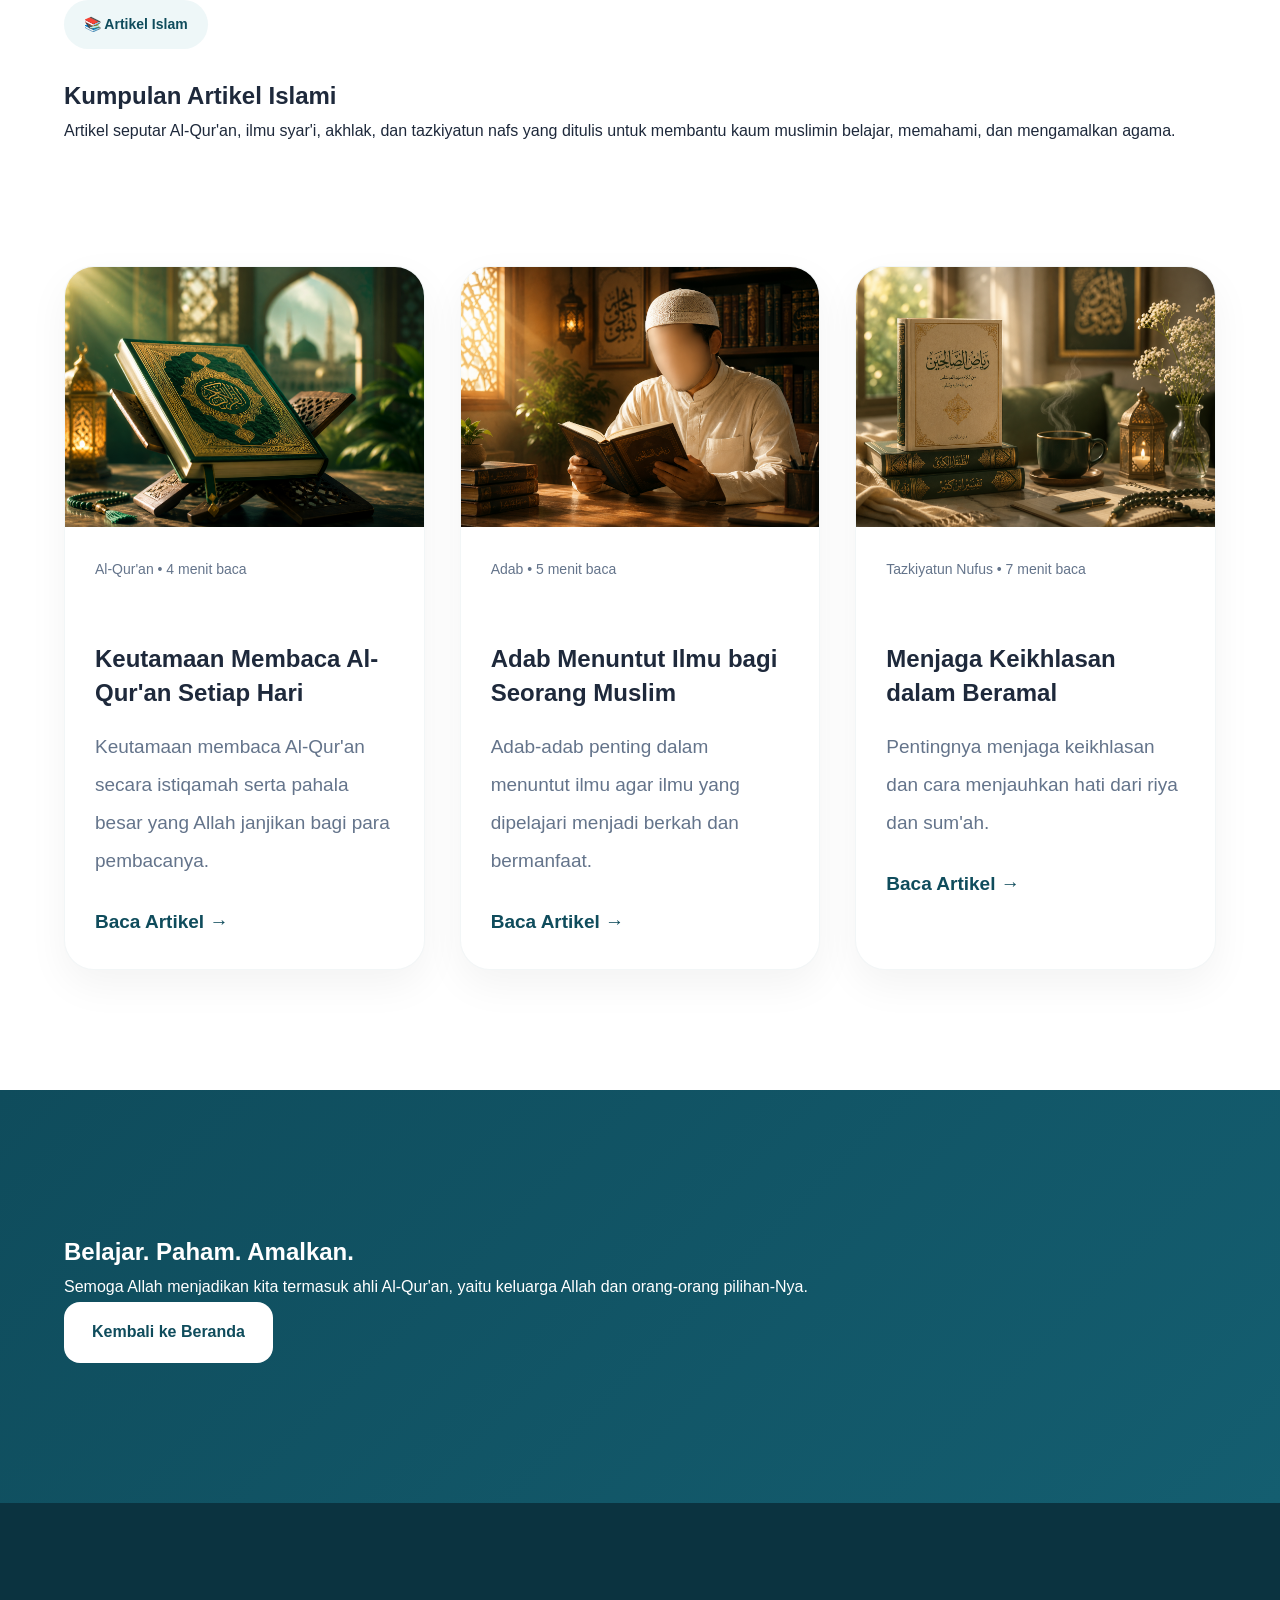
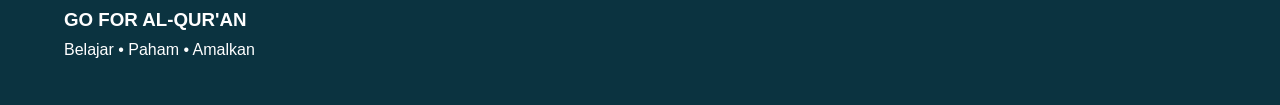
==== artikel.html @ 0c3b4719 "Create artikel.html" ====
<!DOCTYPE html>
<html lang="id">

<head>
<meta charset="UTF-8">
<meta name="viewport" content="width=device-width, initial-scale=1.0">

<title>Artikel Islam | Go For Al-Qur'an</title>

<link rel="stylesheet" href="style.css">

</head>

<body>

<!-- HERO -->

<section class="page-hero">

<div class="container">

<span class="hero-badge">
📚 Artikel Islam
</span>

<h1>
Kumpulan Artikel Islami
</h1>

<p>

Artikel seputar Al-Qur'an, ilmu syar'i, akhlak, dan tazkiyatun nafs yang ditulis untuk membantu kaum muslimin belajar, memahami, dan mengamalkan agama.

</p>

</div>

</section>



<!-- DAFTAR ARTIKEL -->

<section class="articles">

<div class="container">

<div class="article-grid">




<!-- Artikel 1 -->

<div class="article-card">

<img src="article1.png">

<div class="article-content">

<div class="article-meta">
Al-Qur'an • 4 menit baca
</div>

<h3>
Keutamaan Membaca Al-Qur'an Setiap Hari
</h3>

<p>

Keutamaan membaca Al-Qur'an secara istiqamah serta pahala besar yang Allah janjikan bagi para pembacanya.

</p>

<a href="artikel/keutamaan-membaca-alquran.html">

Baca Artikel →

</a>

</div>

</div>





<!-- Artikel 2 -->

<div class="article-card">

<img src="article2.png">

<div class="article-content">

<div class="article-meta">
Adab • 5 menit baca
</div>

<h3>
Adab Menuntut Ilmu bagi Seorang Muslim
</h3>

<p>

Adab-adab penting dalam menuntut ilmu agar ilmu yang dipelajari menjadi berkah dan bermanfaat.

</p>

<a href="artikel/adab-menuntut-ilmu.html">

Baca Artikel →

</a>

</div>

</div>





<!-- Artikel 3 -->

<div class="article-card">

<img src="article3.png">

<div class="article-content">

<div class="article-meta">
Tazkiyatun Nufus • 7 menit baca
</div>

<h3>
Menjaga Keikhlasan dalam Beramal
</h3>

<p>

Pentingnya menjaga keikhlasan dan cara menjauhkan hati dari riya dan sum'ah.

</p>

<a href="artikel/menjaga-keikhlasan-dalam-beramal.html">

Baca Artikel →

</a>

</div>

</div>



</div>

</div>

</section>




<!-- QUOTE -->

<section class="cta">

<div class="container">

<h2>

Belajar. Paham. Amalkan.

</h2>

<p>

Semoga Allah menjadikan kita termasuk ahli Al-Qur'an, yaitu keluarga Allah dan orang-orang pilihan-Nya.

</p>

<a href="index.html" class="btn-light">

Kembali ke Beranda

</a>

</div>

</section>




<!-- FOOTER -->

<footer>

<div class="container">

<h3>

GO FOR AL-QUR'AN

</h3>

<p>

Belajar • Paham • Amalkan

</p>

</div>

</footer>

</body>
</html>
---- style.css ----
/* ==================================================
   GO FOR AL-QUR'AN PREMIUM V5.0
   Grow With Qur'an
================================================== */


/* ==================================================
   ROOT VARIABLES
================================================== */

:root{

    --primary:#0F4C5C;
    --secondary:#D4A55A;

    --dark:#1E293B;
    --gray:#64748B;

    --light:#F8FAFC;
    --white:#FFFFFF;

}


/* ==================================================
   RESET
================================================== */

*{
    margin:0;
    padding:0;
    box-sizing:border-box;
}


html{
    scroll-behavior:smooth;
}


body{

    font-family:'Inter',sans-serif;

    color:var(--dark);

    background:var(--white);

    line-height:1.8;
}


/* ==================================================
   GLOBAL
================================================== */

.container{

    width:90%;
    max-width:1200px;

    margin:auto;

}


img{

    max-width:100%;

    display:block;
}


a{
    text-decoration:none;
}


ul{
    list-style:none;
}


/* ==================================================
   NAVBAR
================================================== */

.navbar{

    position:sticky;

    top:0;

    background:white;

    z-index:999;

    border-bottom:1px solid rgba(0,0,0,.06);

    backdrop-filter:blur(15px);

}


.navbar .container{

    display:flex;

    justify-content:space-between;

    align-items:center;

    padding:18px 0;
}


/* Logo */

.logo img{

    height:85px;

    width:auto;
}


/* Menu */

nav{

    display:flex;

    gap:35px;
}


nav a{

    color:var(--dark);

    font-weight:500;

    transition:.3s;
}


nav a:hover{

    color:var(--primary);
}


/* ==================================================
   BUTTONS
================================================== */

.btn-primary{

    display:inline-block;

    background:var(--primary);

    color:white;

    padding:16px 28px;

    border-radius:16px;

    font-weight:600;

    transition:.3s;
}


.btn-primary:hover{

    transform:translateY(-3px);

    box-shadow:

    0 15px 35px rgba(15,76,92,.25);
}



.btn-secondary{

    display:inline-block;

    background:white;

    color:var(--dark);

    border:1px solid rgba(0,0,0,.08);

    padding:16px 28px;

    border-radius:16px;

    font-weight:600;

    transition:.3s;
}


.btn-secondary:hover{

    transform:translateY(-3px);
}


.btn-light{

    display:inline-block;

    background:white;

    color:var(--primary);

    padding:16px 28px;

    border-radius:16px;

    font-weight:700;
}

/* ==================================================
   HERO PREMIUM V5.0
================================================== */

.hero{

    min-height:850px;

    background:
    url("hero-bg.png") no-repeat center center;

    background-size:cover;

    display:flex;

    align-items:center;
}


.hero-content{

    max-width:650px;
}


.hero-badge{

    display:inline-block;

    background:#eef7f8;

    color:var(--primary);

    padding:12px 20px;

    border-radius:999px;

    font-size:14px;

    font-weight:600;

    margin-bottom:25px;
}


.hero h1{

    font-size:72px;

    line-height:1.1;

    color:var(--dark);

    margin-bottom:25px;
}


.hero p{

    font-size:20px;

    line-height:1.9;

    color:var(--gray);

    margin-bottom:40px;
}


.hero-buttons{

    display:flex;

    gap:18px;

    margin-bottom:55px;
}


.hero-stats{

    display:flex;

    gap:60px;
}


.hero-stats strong{

    display:block;

    font-size:34px;

    color:var(--primary);
}


.hero-stats span{

    color:var(--gray);

    font-size:15px;
}

/* ==================================================
   FEATURES PREMIUM V5.0
================================================== */

.features{

    padding:120px 0;

    background:var(--light);
}


/* Section Title */

.section-title{

    text-align:center;

    max-width:700px;

    margin:0 auto 80px;
}


.section-title span{

    color:var(--primary);

    font-weight:600;
}


.section-title h2{

    font-size:52px;

    color:var(--dark);

    margin:18px 0;
}


.section-title p{

    color:var(--gray);

    line-height:1.9;
}


/* Grid */

.feature-grid{

    display:grid;

    grid-template-columns:repeat(4,1fr);

    gap:30px;
}


/* Card */

.feature-card{

    background:white;

    padding:40px 35px;

    border-radius:30px;

    border:1px solid rgba(15,76,92,.05);

    box-shadow:
    0 15px 40px rgba(0,0,0,.05);

    transition:.4s;
}


.feature-card:hover{

    transform:translateY(-12px);

    box-shadow:
    0 25px 60px rgba(0,0,0,.1);
}


/* Icon */

.feature-icon{

    width:80px;

    height:80px;

    border-radius:25px;

    background:
    linear-gradient(
    135deg,
    #0F4C5C,
    #1A667A);

    color:white;

    display:flex;

    justify-content:center;

    align-items:center;

    font-size:34px;

    margin-bottom:25px;
}


/* Content */

.feature-card h3{

    font-size:24px;

    margin-bottom:18px;

    color:var(--dark);
}


.feature-card p{

    color:var(--gray);

    line-height:1.9;

    margin-bottom:25px;
}


.feature-card a{

    color:var(--primary);

    font-weight:600;
}

/* ==================================================
   ARTICLES PREMIUM V5.0
================================================== */

.articles{

    padding:120px 0;

    background:white;
}


/* Grid */

.article-grid{

    display:grid;

    grid-template-columns:
    repeat(3,1fr);

    gap:35px;
}


/* Card */

.article-card{

    background:white;

    border-radius:30px;

    overflow:hidden;

    border:1px solid rgba(15,76,92,.05);

    box-shadow:
    0 15px 40px rgba(0,0,0,.05);

    transition:.4s;
}


.article-card:hover{

    transform:translateY(-10px);

    box-shadow:
    0 25px 60px rgba(0,0,0,.10);
}


/* Image */

.article-card img{

    width:100%;

    height:260px;

    object-fit:cover;
}


/* Content */

.article-content{

    padding:30px;
}


/* Category */

.article-category{

    display:inline-block;

    background:#eef7f8;

    color:var(--primary);

    padding:8px 14px;

    border-radius:999px;

    font-size:13px;

    font-weight:600;

    margin-bottom:18px;
}


/* Title */

.article-content h3{

    font-size:24px;

    line-height:1.4;

    color:var(--dark);

    margin-bottom:18px;
}


/* Description */

.article-content p{

    color:var(--gray);

    line-height:1.8;

    margin-bottom:25px;
}


/* Meta */

.article-meta{

    color:var(--gray);

    font-size:14px;

    margin-bottom:20px;
}


/* Link */

.article-content a{

    color:var(--primary);

    font-weight:600;
}

/* ==================================================
   CTA PREMIUM V5.0
================================================== */

.cta{

    padding:140px 0;

    background:
    linear-gradient(
    135deg,
    #0F4C5C,
    #145E70);

    color:white;
}


.cta-content{

    max-width:800px;

    margin:auto;

    text-align:center;
}


.cta-content h2{

    font-size:56px;

    line-height:1.2;

    margin-bottom:25px;
}


.cta-content p{

    font-size:20px;

    line-height:1.9;

    color:rgba(255,255,255,.85);

    margin-bottom:45px;
}


.cta-buttons{

    display:flex;

    justify-content:center;

    gap:20px;
}



/* ==================================================
   FOOTER PREMIUM V5.0
================================================== */

footer{

    background:#0B3340;

    color:white;

    padding:100px 0 40px;
}


.footer-grid{

    display:grid;

    grid-template-columns:
    2fr 1fr 1fr 1fr;

    gap:50px;
}


.footer-logo img{

    height:90px;

    margin-bottom:25px;
}


.footer-desc{

    color:rgba(255,255,255,.75);

    line-height:1.9;
}


.footer-column h3{

    margin-bottom:25px;
}


.footer-column a{

    display:block;

    color:rgba(255,255,255,.75);

    margin-bottom:15px;

    transition:.3s;
}


.footer-column a:hover{

    color:white;
}


.footer-bottom{

    border-top:1px solid rgba(255,255,255,.08);

    margin-top:60px;

    padding-top:30px;

    text-align:center;

    color:rgba(255,255,255,.65);
}

/* ==================================================
   ARTICLE PAGE PREMIUM V5.0
================================================== */

.article-container{

    max-width:900px;

    margin:auto;

    padding:80px 25px;
}


/* Breadcrumb */

.breadcrumb{

    color:var(--gray);

    margin-bottom:35px;

    font-size:15px;
}


/* Cover */

.article-cover{

    width:100%;

    height:500px;

    object-fit:cover;

    border-radius:30px;

    margin-bottom:45px;
}


/* Category */

.article-category{

    display:inline-block;

    background:#eef7f8;

    color:var(--primary);

    padding:8px 16px;

    border-radius:999px;

    font-size:14px;

    font-weight:600;

    margin-bottom:20px;
}


/* Title */

.article-title{

    font-size:58px;

    line-height:1.15;

    color:var(--dark);

    margin-bottom:20px;
}


/* Meta */

.article-meta{

    display:flex;

    gap:20px;

    color:var(--gray);

    margin-bottom:60px;
}


/* Content */

.article-content{

    font-size:19px;

    color:#475569;
}


.article-content h2{

    margin-top:70px;

    margin-bottom:20px;

    color:var(--dark);

    font-size:34px;
}


.article-content p{

    line-height:2;

    margin-bottom:25px;
}


/* Arabic */

.arabic{

    font-size:34px;

    line-height:2.4;

    direction:rtl;

    text-align:right;

    color:var(--primary);

    margin:40px 0;
}


/* Blockquote */

blockquote{

    background:var(--light);

    border-left:5px solid var(--secondary);

    padding:30px;

    border-radius:25px;

    margin:40px 0;
}


/* List */

.article-content ul{

    margin-left:25px;
}


.article-content li{

    margin-bottom:15px;
}

/* ==================================================
   SHARE BUTTONS
================================================== */

.share-buttons{

    display:flex;

    gap:15px;

    margin:60px 0;
}


.share-btn{

    background:var(--light);

    padding:14px 20px;

    border-radius:16px;

    color:var(--dark);

    font-weight:600;

    transition:.3s;
}


.share-btn:hover{

    transform:translateY(-3px);
}

/* =========================
QUOTE BOX
========================= */

.quote-box{

    background:
    linear-gradient(
    135deg,
    #0F4C5C,
    #145E70);

    padding:60px;

    border-radius:30px;

    text-align:center;

    margin:100px 0;

    color:white;
}

.quote-box p{

    color:white !important;

    font-size:28px;

    line-height:1.9;

    font-style:italic;

    margin-bottom:20px;
}

.quote-box span{

    color:rgba(255,255,255,.8);

    font-size:16px;

    font-weight:500;
}

/* ==================================================
   AUTHOR BOX
================================================== */

.author-box{

    display:flex;

    gap:25px;

    align-items:center;

    background:var(--light);

    padding:35px;

    border-radius:30px;

    margin-top:100px;
}


.author-avatar{

    width:90px;

    height:90px;

    border-radius:50%;

    background:
    linear-gradient(
    135deg,
    var(--primary),
    var(--secondary));
}


.author-info h3{

    margin-bottom:10px;
}

/* ==================================================
   RELATED ARTICLES
================================================== */

.related-section{

    margin-top:120px;
}


.related-grid{

    display:grid;

    grid-template-columns:
    repeat(3,1fr);

    gap:30px;
}


.related-card{

    background:white;

    border-radius:25px;

    overflow:hidden;

    box-shadow:
    0 15px 40px rgba(0,0,0,.06);

    transition:.4s;
}


.related-card:hover{

    transform:translateY(-8px);
}


.related-card img{

    width:100%;

    height:180px;

    object-fit:cover;
}


.related-content{

    padding:25px;
}


.related-content h3{

    margin-bottom:15px;

    line-height:1.5;
}


.related-content a{

    color:var(--primary);

    font-weight:600;
}

/* ==================================================
   RESPONSIVE PREMIUM V5.0
================================================== */


/* ======================
   Laptop
====================== */

@media (max-width:1200px){

    .hero h1{
        font-size:58px;
    }

    .feature-grid{
        grid-template-columns:repeat(2,1fr);
    }

    .article-grid{
        grid-template-columns:repeat(2,1fr);
    }

    .footer-grid{
        grid-template-columns:1fr 1fr;
    }

}


/* ======================
   Tablet
====================== */

@media (max-width:992px){

    nav{
        display:none;
    }

    .hero{
        min-height:auto;
        padding:120px 0;
    }

    .hero-content{
        max-width:100%;
        text-align:center;
    }

    .hero-buttons{
        justify-content:center;
    }

    .hero-stats{
        justify-content:center;
        flex-wrap:wrap;
        gap:40px;
    }

    .feature-grid{
        grid-template-columns:1fr 1fr;
    }

    .article-grid{
        grid-template-columns:1fr;
    }

    .related-grid{
        grid-template-columns:1fr;
    }

    .footer-grid{
        grid-template-columns:1fr;
        text-align:center;
    }

    .footer-logo img{
        margin:auto;
        margin-bottom:25px;
    }

}


/* ======================
   Mobile
====================== */

@media (max-width:768px){

    .hero{

        background-position:center;

        padding:100px 0;
    }

    .hero h1{

        font-size:42px;
    }

    .hero p{

        font-size:17px;
    }

    .hero-buttons{

        flex-direction:column;

        gap:15px;
    }

    .hero-stats{

        flex-direction:column;

        gap:25px;
    }

    .section-title h2{

        font-size:38px;
    }

    .cta-content h2{

        font-size:40px;
    }

    .article-title{

        font-size:42px;
    }

    .article-cover{

        height:300px;
    }

    .arabic{

        font-size:24px;

        line-height:2.2;
    }

    .author-box{

        flex-direction:column;

        text-align:center;
    }

}


/* ======================
   Small Mobile
====================== */

@media (max-width:576px){

    .hero h1{

        font-size:34px;
    }

    .section-title h2{

        font-size:32px;
    }

    .cta-content h2{

        font-size:32px;
    }

    .article-title{

        font-size:34px;
    }

    .quote-box{

        padding:40px 25px;
    }

    .quote-box p{

        font-size:20px;
    }

    .share-buttons{

        flex-wrap:wrap;
    }

}
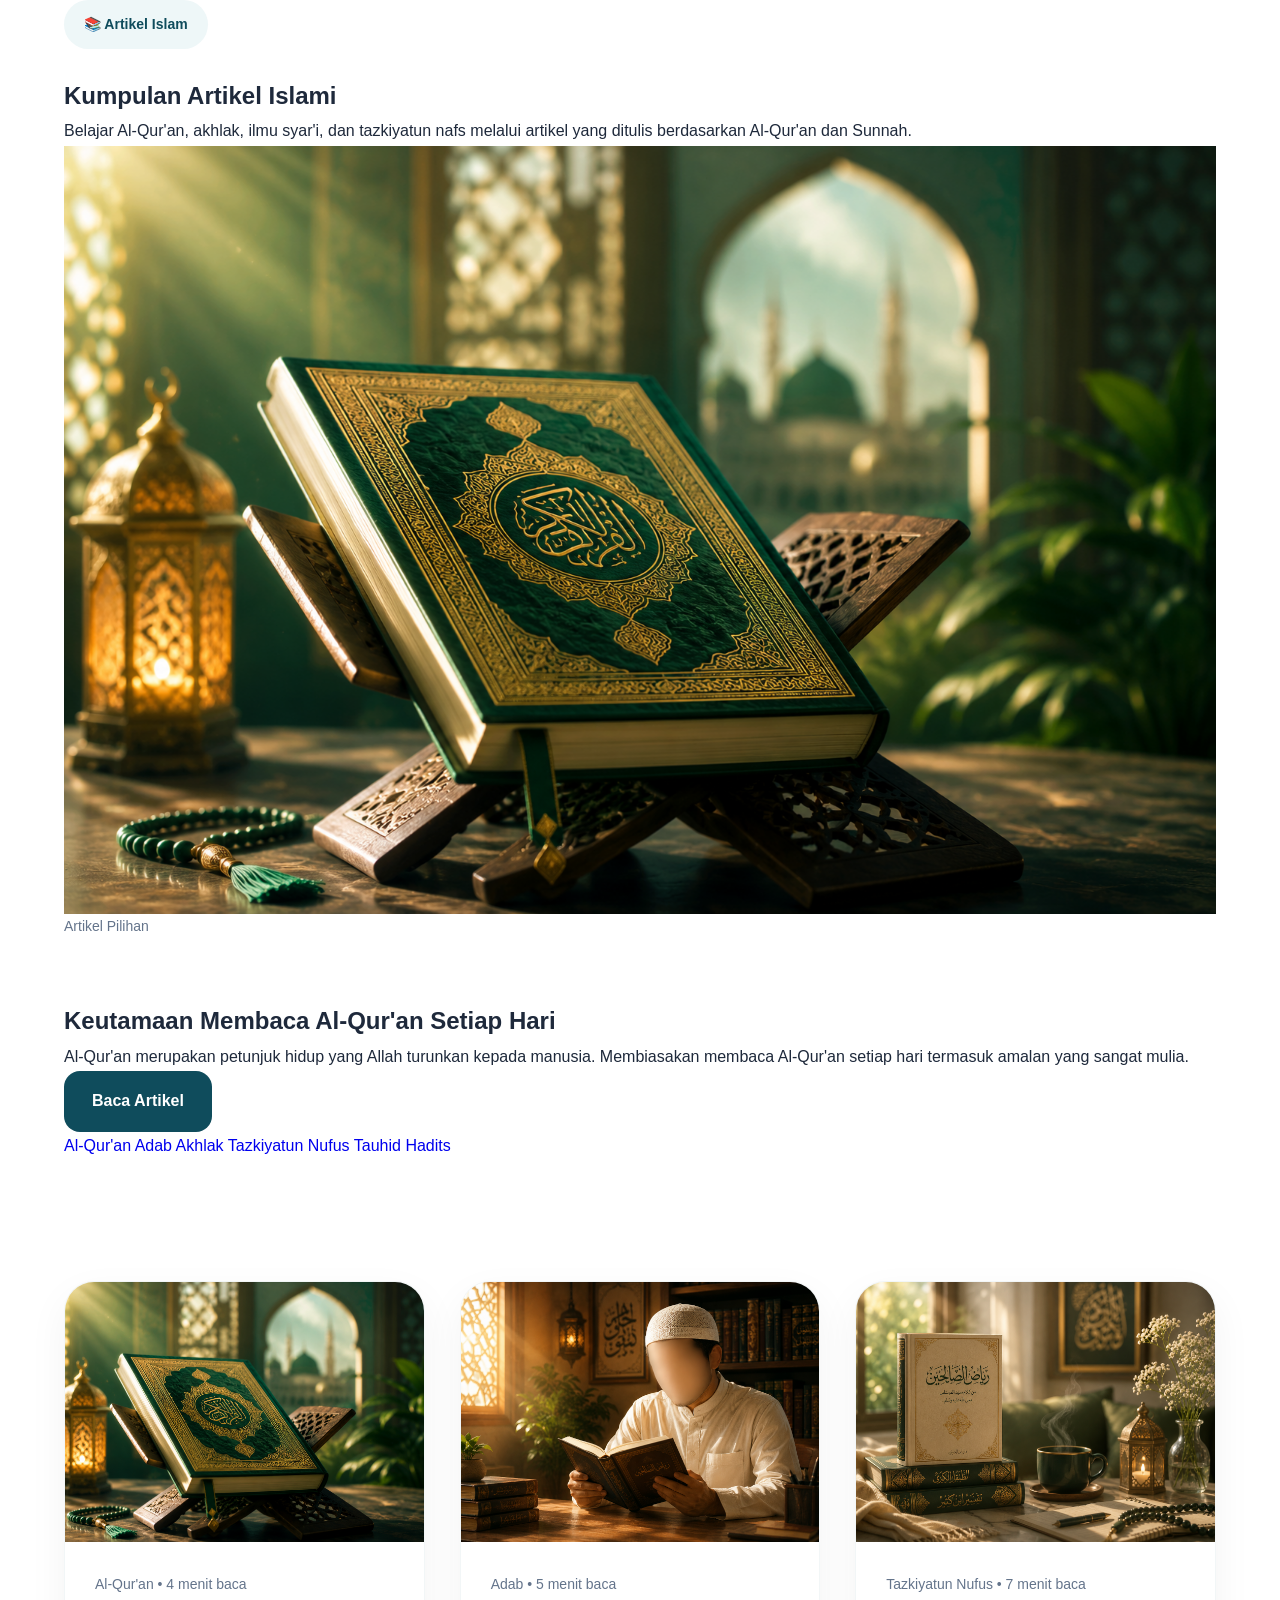
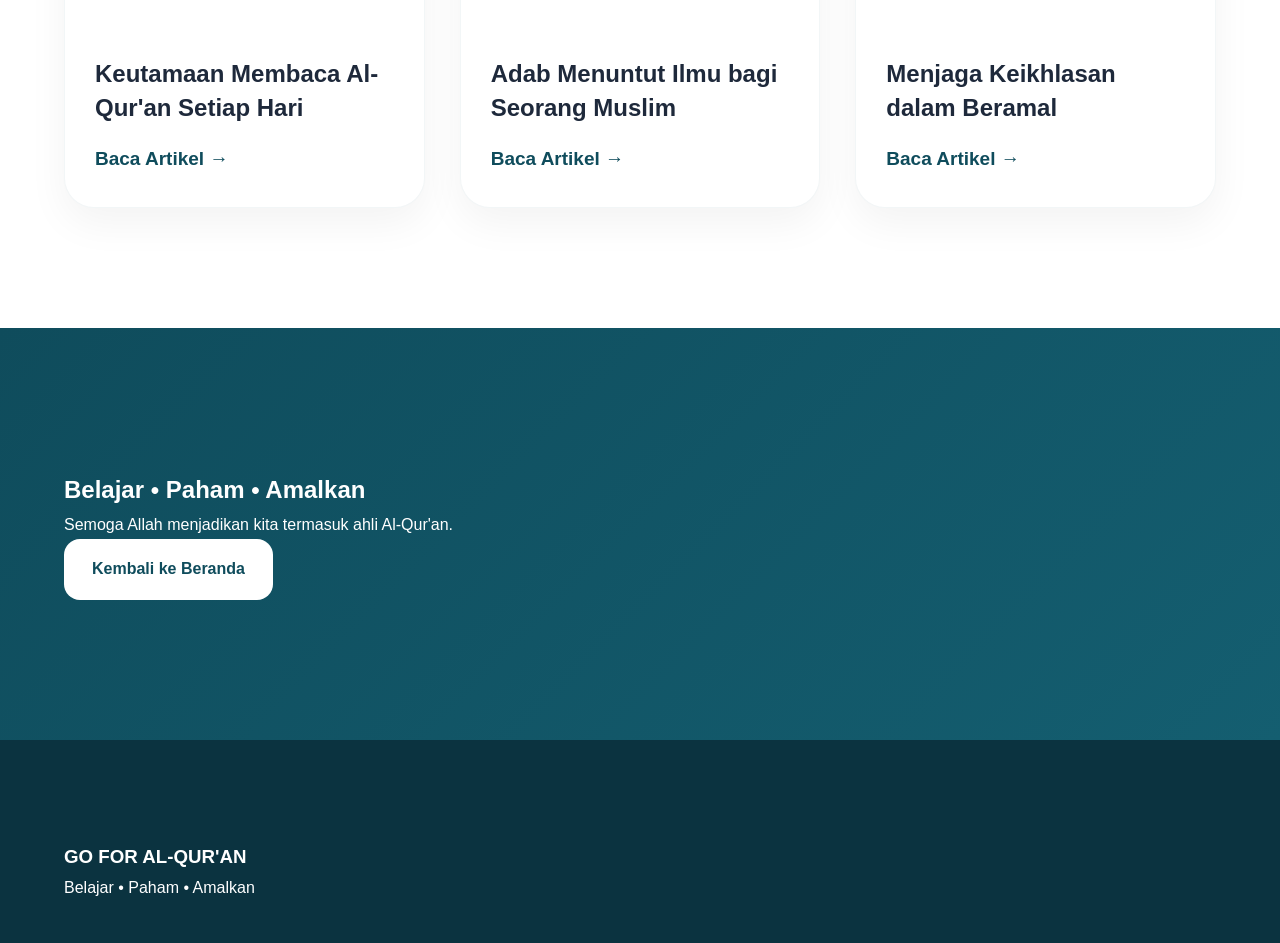
==== commit 15f90aa3: "Update artikel.html" ====
--- a/artikel.html
+++ b/artikel.html
@@ -1,7 +1,7 @@
 <!DOCTYPE html>
 <html lang="id">
-
 <head>
+
 <meta charset="UTF-8">
 <meta name="viewport" content="width=device-width, initial-scale=1.0">
 
@@ -10,7 +10,6 @@
 <link rel="stylesheet" href="style.css">
 
 </head>
-
 <body>
 
 <!-- HERO -->
@@ -29,17 +28,96 @@
 
 <p>
 
-Artikel seputar Al-Qur'an, ilmu syar'i, akhlak, dan tazkiyatun nafs yang ditulis untuk membantu kaum muslimin belajar, memahami, dan mengamalkan agama.
-
-</p>
-
-</div>
-
-</section>
-
-
-
-<!-- DAFTAR ARTIKEL -->
+Belajar Al-Qur'an, akhlak, ilmu syar'i, dan tazkiyatun nafs melalui artikel yang ditulis berdasarkan Al-Qur'an dan Sunnah.
+
+</p>
+
+</div>
+
+</section>
+
+
+<!-- FEATURED ARTICLE -->
+
+<section class="featured-article">
+
+<div class="container">
+
+<div class="featured-box">
+
+<div class="featured-image">
+
+<img src="article1.png">
+
+</div>
+
+
+<div class="featured-content">
+
+<div class="article-meta">
+
+Artikel Pilihan
+
+</div>
+
+<h2>
+
+Keutamaan Membaca Al-Qur'an Setiap Hari
+
+</h2>
+
+<p>
+
+Al-Qur'an merupakan petunjuk hidup yang Allah turunkan kepada manusia. Membiasakan membaca Al-Qur'an setiap hari termasuk amalan yang sangat mulia.
+
+</p>
+
+<a href="artikel/keutamaan-membaca-alquran.html"
+class="btn-primary">
+
+Baca Artikel
+
+</a>
+
+</div>
+
+</div>
+
+</div>
+
+</section>
+
+
+
+<!-- KATEGORI -->
+
+<section class="categories">
+
+<div class="container">
+
+<div class="category-list">
+
+<a href="#">Al-Qur'an</a>
+
+<a href="#">Adab</a>
+
+<a href="#">Akhlak</a>
+
+<a href="#">Tazkiyatun Nufus</a>
+
+<a href="#">Tauhid</a>
+
+<a href="#">Hadits</a>
+
+</div>
+
+</div>
+
+</section>
+
+
+
+<!-- ARTIKEL -->
 
 <section class="articles">
 
@@ -48,9 +126,7 @@
 <div class="article-grid">
 
 
-
-
-<!-- Artikel 1 -->
+<!-- artikel 1 -->
 
 <div class="article-card">
 
@@ -59,18 +135,16 @@
 <div class="article-content">
 
 <div class="article-meta">
+
 Al-Qur'an • 4 menit baca
-</div>
-
-<h3>
+
+</div>
+
+<h3>
+
 Keutamaan Membaca Al-Qur'an Setiap Hari
-</h3>
-
-<p>
-
-Keutamaan membaca Al-Qur'an secara istiqamah serta pahala besar yang Allah janjikan bagi para pembacanya.
-
-</p>
+
+</h3>
 
 <a href="artikel/keutamaan-membaca-alquran.html">
 
@@ -84,9 +158,7 @@
 
 
 
-
-
-<!-- Artikel 2 -->
+<!-- artikel 2 -->
 
 <div class="article-card">
 
@@ -95,18 +167,16 @@
 <div class="article-content">
 
 <div class="article-meta">
+
 Adab • 5 menit baca
-</div>
-
-<h3>
+
+</div>
+
+<h3>
+
 Adab Menuntut Ilmu bagi Seorang Muslim
-</h3>
-
-<p>
-
-Adab-adab penting dalam menuntut ilmu agar ilmu yang dipelajari menjadi berkah dan bermanfaat.
-
-</p>
+
+</h3>
 
 <a href="artikel/adab-menuntut-ilmu.html">
 
@@ -120,9 +190,7 @@
 
 
 
-
-
-<!-- Artikel 3 -->
+<!-- artikel 3 -->
 
 <div class="article-card">
 
@@ -131,18 +199,16 @@
 <div class="article-content">
 
 <div class="article-meta">
+
 Tazkiyatun Nufus • 7 menit baca
-</div>
-
-<h3>
+
+</div>
+
+<h3>
+
 Menjaga Keikhlasan dalam Beramal
-</h3>
-
-<p>
-
-Pentingnya menjaga keikhlasan dan cara menjauhkan hati dari riya dan sum'ah.
-
-</p>
+
+</h3>
 
 <a href="artikel/menjaga-keikhlasan-dalam-beramal.html">
 
@@ -154,18 +220,15 @@
 
 </div>
 
-
-
-</div>
-
-</div>
-
-</section>
-
-
-
-
-<!-- QUOTE -->
+</div>
+
+</div>
+
+</section>
+
+
+
+<!-- CTA -->
 
 <section class="cta">
 
@@ -173,13 +236,13 @@
 
 <h2>
 
-Belajar. Paham. Amalkan.
+Belajar • Paham • Amalkan
 
 </h2>
 
 <p>
 
-Semoga Allah menjadikan kita termasuk ahli Al-Qur'an, yaitu keluarga Allah dan orang-orang pilihan-Nya.
+Semoga Allah menjadikan kita termasuk ahli Al-Qur'an.
 
 </p>
 
@@ -194,9 +257,6 @@
 </section>
 
 
-
-
-<!-- FOOTER -->
 
 <footer>
 
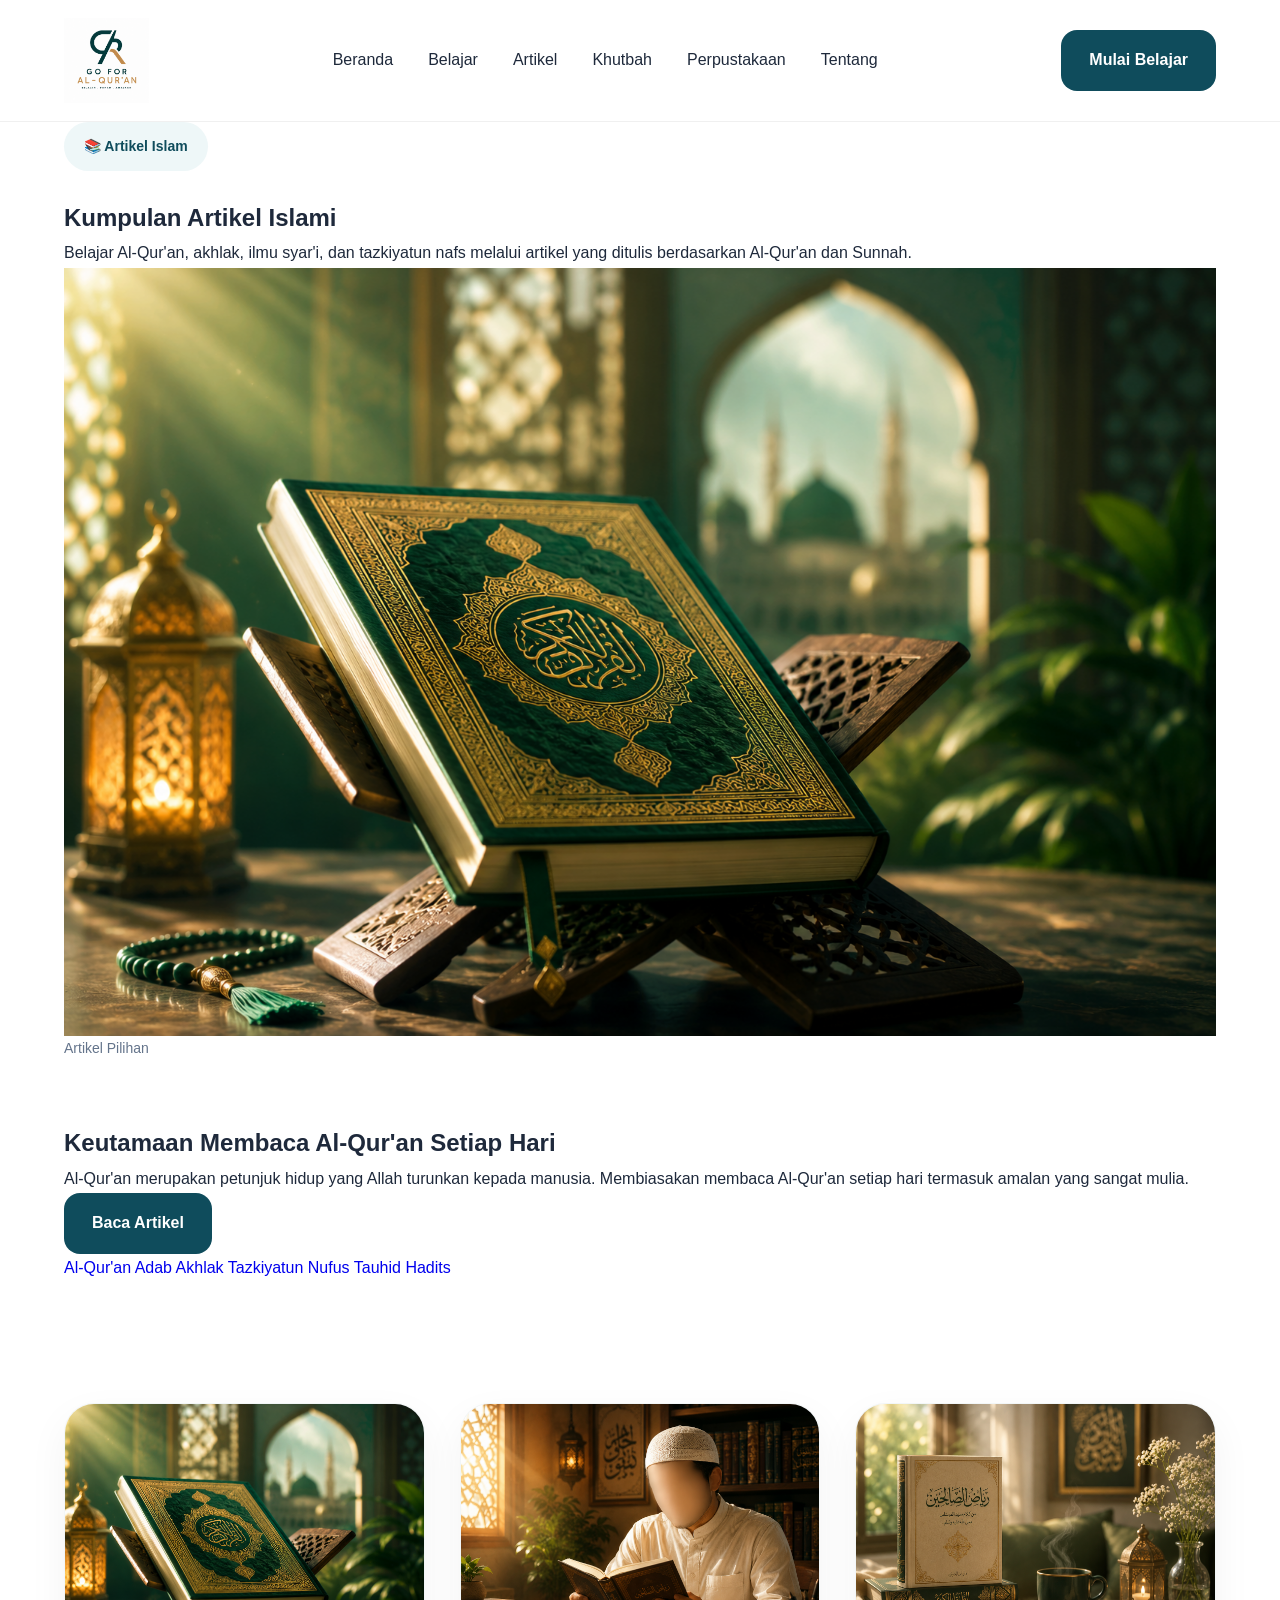
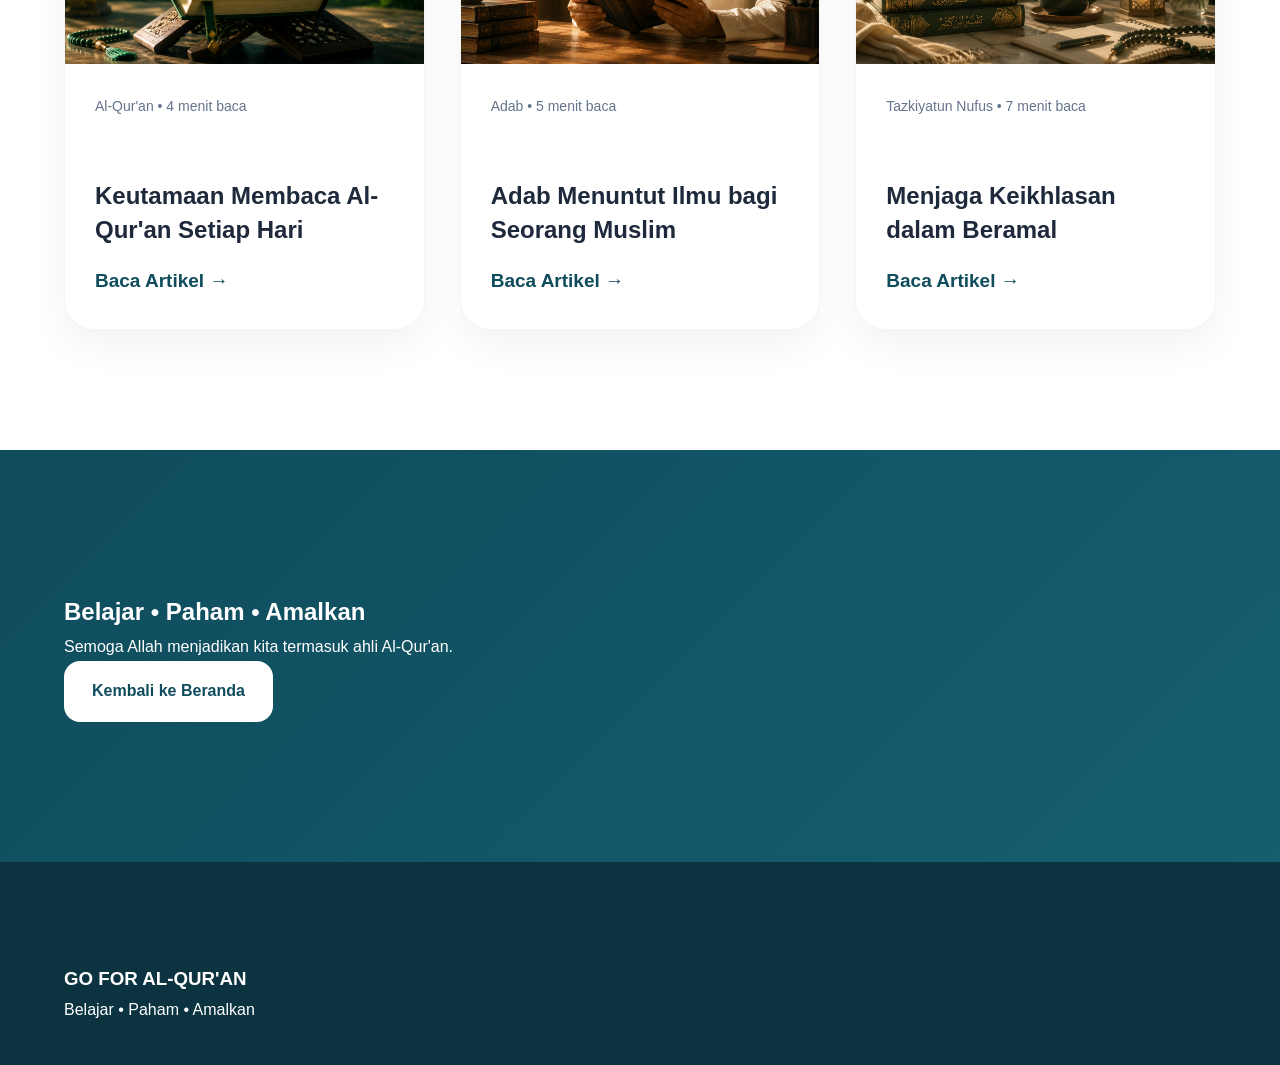
==== commit 76ad5e84: "Update artikel.html" ====
--- a/artikel.html
+++ b/artikel.html
@@ -1,5 +1,31 @@
 <!DOCTYPE html>
 <html lang="id">
+
+<!-- Navbar -->
+  <header class="navbar">
+    <div class="container">
+
+<div class="logo">
+  <img src="logoGFA.png" alt="Go For Al-Qur'an">
+</div>
+
+      <nav>
+        <a href="index.html">Beranda</a>
+        <a href="#">Belajar</a>
+        <a href="artikel.html">Artikel</a>
+        <a href="#">Khutbah</a>
+        <a href="#">Perpustakaan</a>
+        <a href="#">Tentang</a>
+      </nav>
+
+      <a href="#" class="btn-primary">
+        Mulai Belajar
+      </a>
+
+    </div>
+  </header>
+
+  
 <head>
 
 <meta charset="UTF-8">
--- a/style.css
+++ b/style.css
@@ -1324,4 +1324,96 @@
         flex-wrap:wrap;
     }
 
-}
+   /* =========================
+PAGE HERO
+========================= */
+
+.page-hero{
+padding:120px 0 80px;
+background:#f8fafc;
+text-align:center;
+}
+
+.page-hero h1{
+font-size:60px;
+margin:20px 0;
+}
+
+.page-hero p{
+max-width:800px;
+margin:auto;
+color:#64748b;
+}
+
+
+/* =========================
+FEATURED ARTICLE
+========================= */
+
+.featured-article{
+padding:100px 0;
+}
+
+.featured-box{
+display:grid;
+grid-template-columns:1fr 1fr;
+gap:50px;
+align-items:center;
+}
+
+.featured-image img{
+width:100%;
+border-radius:30px;
+}
+
+.featured-content h2{
+font-size:42px;
+margin:25px 0;
+}
+
+
+/* =========================
+CATEGORIES
+========================= */
+
+.categories{
+padding-bottom:60px;
+}
+
+.category-list{
+display:flex;
+justify-content:center;
+gap:20px;
+flex-wrap:wrap;
+}
+
+.category-list a{
+background:#f8fafc;
+padding:15px 25px;
+border-radius:50px;
+text-decoration:none;
+color:#0F4C5C;
+font-weight:600;
+}
+
+
+/* =========================
+RESPONSIVE
+========================= */
+
+@media(max-width:768px){
+
+.featured-box{
+grid-template-columns:1fr;
+}
+
+.page-hero h1{
+font-size:40px;
+}
+
+.featured-content h2{
+font-size:32px;
+}
+
+}
+}
